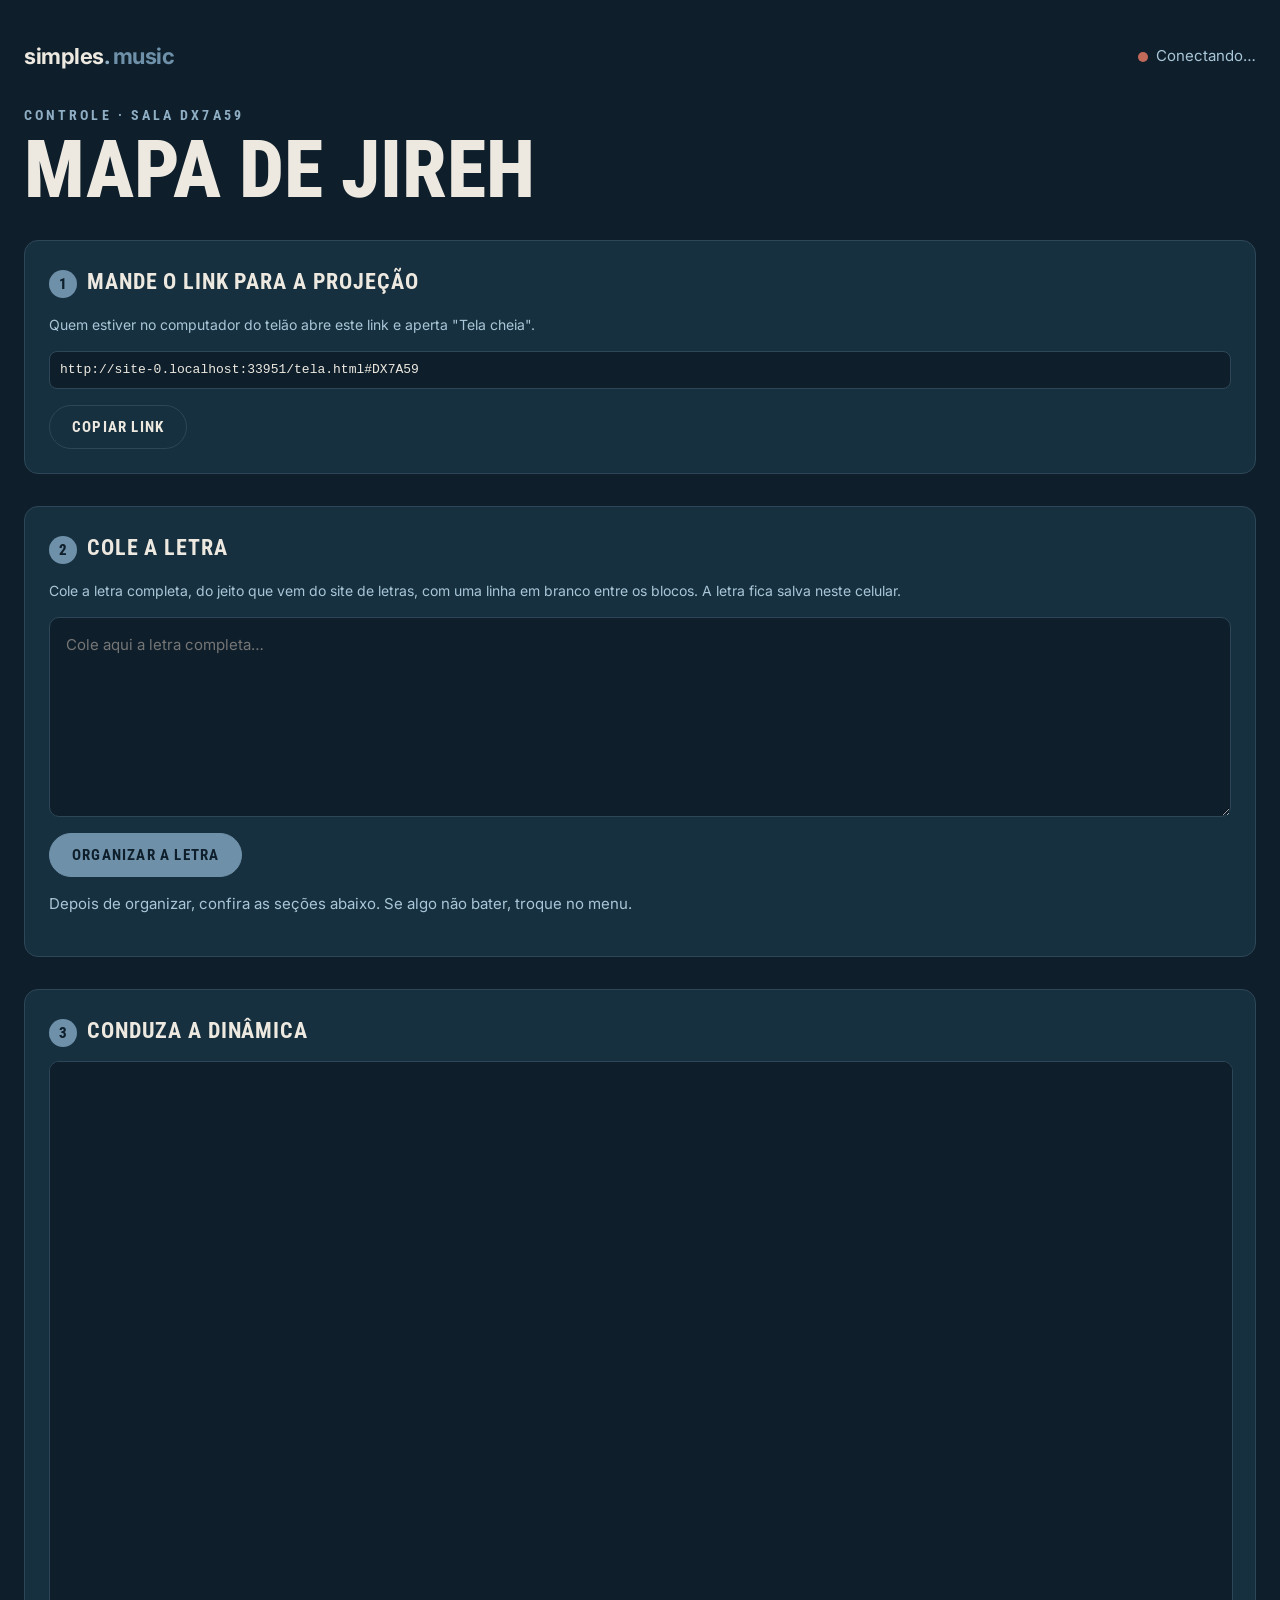
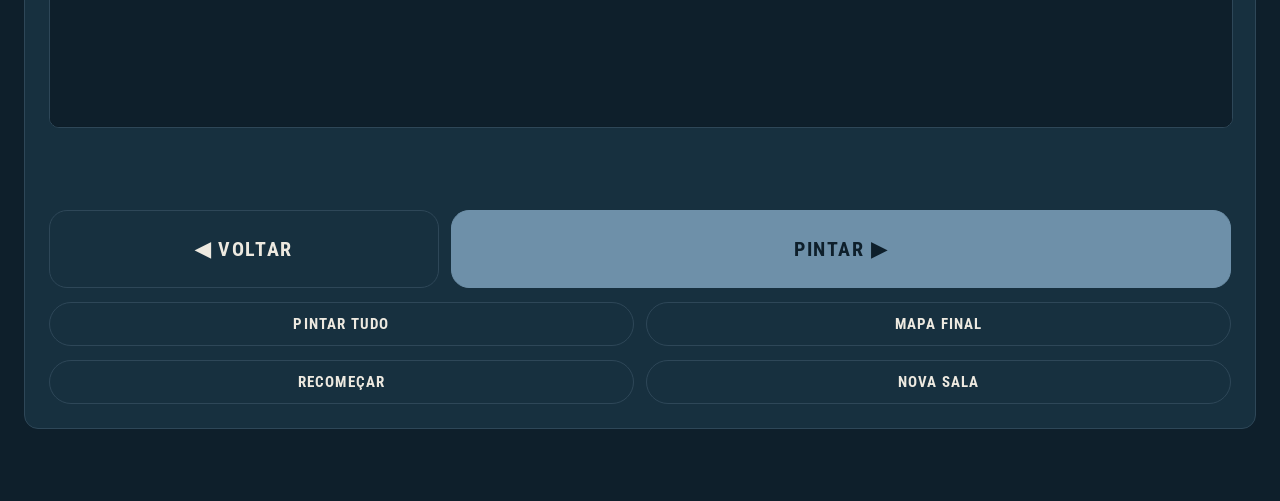
==== controle.html @ d1567f04 "Mapa de Jireh: controle e tela em tempo real Co-Authored-By: Claude Opus 5.5 <noreply@anthropic.com>" ====
<!doctype html><html lang="pt-BR"><head><meta charset="utf-8"><meta name="viewport" content="width=device-width,initial-scale=1,viewport-fit=cover"><link rel="preconnect" href="https://fonts.googleapis.com"><link rel="stylesheet" href="https://fonts.googleapis.com/css2?family=Roboto+Condensed:wght@400;700;800&family=Inter:wght@400;600;700&display=swap"><link rel="stylesheet" href="style.css"><title>Controle · Mapa de Jireh</title></head><body>
<div class="wrap">
  <header style="display:flex;justify-content:space-between;align-items:center;gap:12px;flex-wrap:wrap">
    <div class="mark">simples<span class="dot">.</span> <span class="mus">music</span></div>
    <p class="status" style="margin:0"><span class="dot-live" id="live"></span><span id="livetxt">Conectando…</span></p>
  </header>
  <div><p class="eyebrow" style="margin:0">Controle · sala <span id="roomCode"></span></p><h1>Mapa de Jireh</h1></div>

  <section class="card">
    <h2><span class="step">1</span>Mande o link para a projeção</h2>
    <p class="hint">Quem estiver no computador do telão abre este link e aperta "Tela cheia".</p>
    <div class="linkbox"><code id="telaLink"></code></div>
    <div class="row"><button class="primary" id="bShare" hidden>Compartilhar</button><button id="bCopy">Copiar link</button></div>
  </section>

  <section class="card">
    <h2><span class="step">2</span>Cole a letra</h2>
    <label for="lyrics" class="hint">Cole a letra completa, do jeito que vem do site de letras, com uma linha em branco entre os blocos. A letra fica salva neste celular.</label>
    <textarea id="lyrics" spellcheck="false" style="min-height:200px" placeholder="Cole aqui a letra completa…"></textarea>
    <div class="row"><button class="primary" id="btnParse">Organizar a letra</button></div>
    <p class="status" id="status">Depois de organizar, confira as seções abaixo. Se algo não bater, troque no menu.</p>
    <div id="blocks" class="blocks" hidden></div>
  </section>

  <section class="card ctrl" id="ctl" hidden>
    <h2><span class="step">3</span>Conduza a dinâmica</h2>
    <div class="mini" id="mini"><div class="mstage" id="mstage"></div></div>
    <p class="nextlab" id="nextlab"></p>
    <p class="hint" id="ctlcount"></p>
    <div class="pad"><button id="bPrev">◀ Voltar</button><button class="primary" id="bNext">Pintar ▶</button></div>
    <div class="row2"><button id="bAll">Pintar tudo</button><button id="bSum">Mapa final</button></div>
    <div class="row2"><button id="bReset">Recomeçar</button><button id="bNewRoom">Nova sala</button></div>
  </section>
</div>
<script src="mqtt.min.js"></script><script src="app.js"></script><script>SM.initControle()</script>
</body></html>
---- style.css ----
/* Layout: tela de preparo (colar letra + conferir estrutura) e palco 16:9 escalado para apresentar e pintar trecho a trecho. Identidade Simples. */
:root{
  --navy:#0E1F2B; --panel:#17303F; --line:#2E4758; --blue:#6E90A9; --blue-l:#8FAEC4; --soft:#A9C6D8; --cream:#EDE9E0;
  --f-intro:#4A5B6B; --f-estrofe:#4E7392; --f-pre:#5B5FA0; --f-refrao:#6B5E9A; --f-pos:#8A6D38; --f-ponte:#4F7F78; --f-tag:#8E5B6B; --f-vamp:#7A5F82;
  --display:'Roboto Condensed','Helvetica Neue',Arial,sans-serif; --body:Inter,'Helvetica Neue',Arial,sans-serif;
  color-scheme:dark;
}
html,body{background:var(--navy);color:var(--cream)}
body{font-family:var(--body);font-size:16px;line-height:1.5;padding-left:max(16px,env(safe-area-inset-left,0px));padding-right:max(16px,env(safe-area-inset-right,0px));padding-block:32px 64px}
.wrap{max-width:1240px;margin:0 auto;display:flex;flex-direction:column;gap:32px}
.mark{font-weight:700;font-size:22px;letter-spacing:-.5px}
.mark .dot{color:var(--blue-l)} .mark .mus{color:var(--blue)}
.eyebrow{font-family:var(--display);font-weight:700;font-size:14px;letter-spacing:.22em;text-transform:uppercase;color:var(--blue-l)}
h1{font-family:var(--display);font-weight:800;text-transform:uppercase;font-size:clamp(40px,7vw,80px);line-height:.95;margin:6px 0 0;text-wrap:balance}
.lead{color:var(--soft);font-size:18px;max-width:62ch;margin:12px 0 0}
.grid{display:grid;grid-template-columns:minmax(0,1fr) minmax(0,1fr);gap:32px;align-items:start}
@media (max-width:860px){.grid{grid-template-columns:minmax(0,1fr)}}
.card{background:var(--panel);border:1px solid var(--line);border-radius:14px;padding:24px;display:flex;flex-direction:column;gap:16px;min-width:0}
.card h2{font-family:var(--display);font-weight:700;text-transform:uppercase;letter-spacing:.04em;font-size:22px;margin:0}
.step{display:inline-flex;align-items:center;justify-content:center;width:28px;height:28px;border-radius:50%;background:var(--blue);color:var(--navy);font-family:var(--display);font-weight:800;font-size:15px;margin-right:10px}
textarea{width:100%;min-height:380px;resize:vertical;background:var(--navy);color:var(--cream);border:1px solid var(--line);border-radius:10px;padding:16px;font:15px/1.5 var(--body);box-sizing:border-box}
textarea:focus,select:focus,button:focus-visible{outline:2px solid var(--blue-l);outline-offset:2px}
.row{display:flex;flex-wrap:wrap;gap:12px;align-items:center}
button{font-family:var(--display);font-weight:700;text-transform:uppercase;letter-spacing:.08em;font-size:15px;border-radius:999px;padding:12px 22px;cursor:pointer;border:1px solid var(--line);background:transparent;color:var(--cream)}
button.primary{background:var(--blue);border-color:var(--blue);color:var(--navy)}
button.big{font-size:18px;padding:16px 30px}
button:disabled{opacity:.4;cursor:not-allowed}
.hint{color:var(--soft);font-size:14px;margin:0}
.status{font-size:15px;color:var(--soft);margin:0}
.status b{color:var(--cream)}
.status.warn b{color:#E3B86B}
.blocks{display:flex;flex-direction:column;gap:8px;max-height:560px;overflow:auto;padding-right:4px}
.brow{display:grid;grid-template-columns:170px minmax(0,1fr) auto;gap:12px;align-items:center;padding:8px 10px;border-radius:10px;background:var(--navy)}
.brow select{width:100%;background:var(--panel);color:var(--cream);border:1px solid var(--line);border-radius:8px;padding:6px 8px;font:600 14px var(--body)}
.brow .prev{font-size:14px;color:var(--soft);white-space:nowrap;overflow:hidden;text-overflow:ellipsis;min-width:0}
.brow .x{font-family:var(--display);font-weight:700;color:var(--blue-l);font-size:14px}
.sw{width:10px;height:28px;border-radius:3px;display:inline-block}
.pills{display:flex;flex-wrap:wrap;gap:8px}
.pill{font-family:var(--display);font-weight:700;font-size:14px;padding:6px 12px;border-radius:8px;color:var(--cream)}
.keys{color:var(--soft);font-size:14px;margin:0}
.keys kbd{font-family:var(--body);background:var(--navy);border:1px solid var(--line);border-radius:5px;padding:1px 6px;color:var(--cream)}

/* ---------- Palco ---------- */
#show{position:fixed;inset:0;background:#08141C;z-index:50;display:flex;align-items:center;justify-content:center;overflow:hidden}
#show[hidden]{display:none!important}
#stage{width:1920px;height:1080px;position:absolute;left:50%;top:50%;transform-origin:center center;background:var(--navy);overflow:hidden;font-family:var(--body);color:var(--cream)}
.slide{position:absolute;inset:0;padding:96px 128px 0}
.s-eye{font-family:var(--display);font-weight:700;font-size:24px;letter-spacing:4px;text-transform:uppercase;color:var(--blue-l)}
.s-title{font-family:var(--display);font-weight:800;font-size:72px;line-height:1;text-transform:uppercase;margin-top:14px}
.s-foot{position:absolute;left:128px;right:128px;bottom:52px;display:flex;justify-content:space-between;align-items:baseline}
.s-foot .mark{font-size:28px}
.s-foot .lab{font-family:var(--display);font-size:24px;letter-spacing:3px;text-transform:uppercase;color:var(--blue-l)}
.cols{position:absolute;left:128px;top:262px;width:1664px;height:680px;display:flex;gap:40px}
.col{width:528px;display:flex;flex-direction:column;gap:14px}
.blk{border-radius:12px;padding:14px 20px 16px;background:var(--panel);border:1px solid var(--line);transition:background-color .45s ease,border-color .45s ease}
.blk .bh{display:flex;justify-content:space-between;align-items:baseline;gap:12px;margin-bottom:6px}
.blk .bn{font-family:var(--display);font-weight:700;font-size:24px;letter-spacing:3px;text-transform:uppercase;color:var(--blue);transition:color .45s ease}
.blk .bx{font-family:var(--display);font-weight:800;font-size:26px;color:var(--blue-l)}
.blk .ln{font-size:24px;line-height:1.28;margin:0;color:var(--cream)}
.blk .ln.inst{color:var(--soft);font-style:italic}
.blk.on{border-color:transparent}
.blk.on .bn,.blk.on .bx{color:var(--cream)}
.blk.flash{animation:pop .5s ease}
@keyframes pop{0%{transform:scale(1)}40%{transform:scale(1.025)}100%{transform:scale(1)}}
@media (prefers-reduced-motion:reduce){.blk{transition:none}.blk.flash{animation:none}}
.sum{position:absolute;left:128px;top:262px;width:1664px;display:flex;gap:96px}
.sum .sc{flex:1;display:flex;flex-direction:column;gap:12px}
.sum .sr{display:flex;gap:32px;align-items:center}
.sum .sp{width:300px;flex:none;font-family:var(--display);font-weight:700;font-size:28px;line-height:1;padding:14px 24px;border-radius:12px;color:var(--cream)}
.sum .st{font-size:28px;color:var(--soft)}
#bar{position:fixed;left:50%;transform:translateX(-50%);bottom:calc(14px + env(safe-area-inset-bottom,0px));display:flex;gap:8px;align-items:center;background:rgba(14,31,43,.92);border:1px solid var(--line);border-radius:999px;padding:6px 8px;z-index:60;transition:opacity .4s}
#bar button{padding:8px 14px;font-size:13px}
#bar .count{font-family:var(--display);font-size:14px;color:var(--soft);padding:0 8px;letter-spacing:.06em}
#show.idle #bar{opacity:0}
#measure{position:absolute;left:-99999px;top:0;width:528px;visibility:hidden}

/* ---------- Site (GitHub Pages) ---------- */
body.tela{padding:0;overflow:hidden}
body.tela #show{position:fixed}
.wait{position:fixed;inset:0;display:flex;flex-direction:column;align-items:center;justify-content:center;gap:18px;text-align:center;padding:24px}
.wait .mark{font-size:44px}
.wait p{color:var(--soft);font-size:20px;margin:0;max-width:40ch}
.wait .code{font-family:var(--display);font-weight:800;font-size:40px;letter-spacing:.2em;color:var(--blue-l)}
.fsbtn{position:fixed;right:calc(16px + env(safe-area-inset-right,0px));top:calc(16px + env(safe-area-inset-top,0px));z-index:70}
body.tela.idle .fsbtn{opacity:0;transition:opacity .4s}
.dot-live{display:inline-block;width:10px;height:10px;border-radius:50%;background:#C26A5A;margin-right:8px;vertical-align:middle}
.dot-live.ok{background:#6FBF8E}
.ctrl{display:flex;flex-direction:column;gap:14px}
.ctrl .pad{display:grid;grid-template-columns:1fr 2fr;gap:12px}
.ctrl .pad button{padding:26px 10px;font-size:20px;border-radius:18px}
.ctrl .row2{display:grid;grid-template-columns:1fr 1fr;gap:12px}
.nextlab{font-family:var(--display);font-weight:700;font-size:20px;text-transform:uppercase;letter-spacing:.04em}
.mini{position:relative;width:100%;aspect-ratio:16/9;border-radius:10px;overflow:hidden;border:1px solid var(--line);background:#08141C}
.mini .mstage{position:absolute;left:0;top:0;width:1920px;height:1080px;transform-origin:0 0;background:var(--navy);font-family:var(--body);color:var(--cream)}
.linkbox{display:flex;gap:8px;align-items:center;flex-wrap:wrap}
.linkbox code{background:var(--navy);border:1px solid var(--line);border-radius:8px;padding:8px 10px;font-size:13px;word-break:break-all;flex:1;min-width:0;user-select:all}
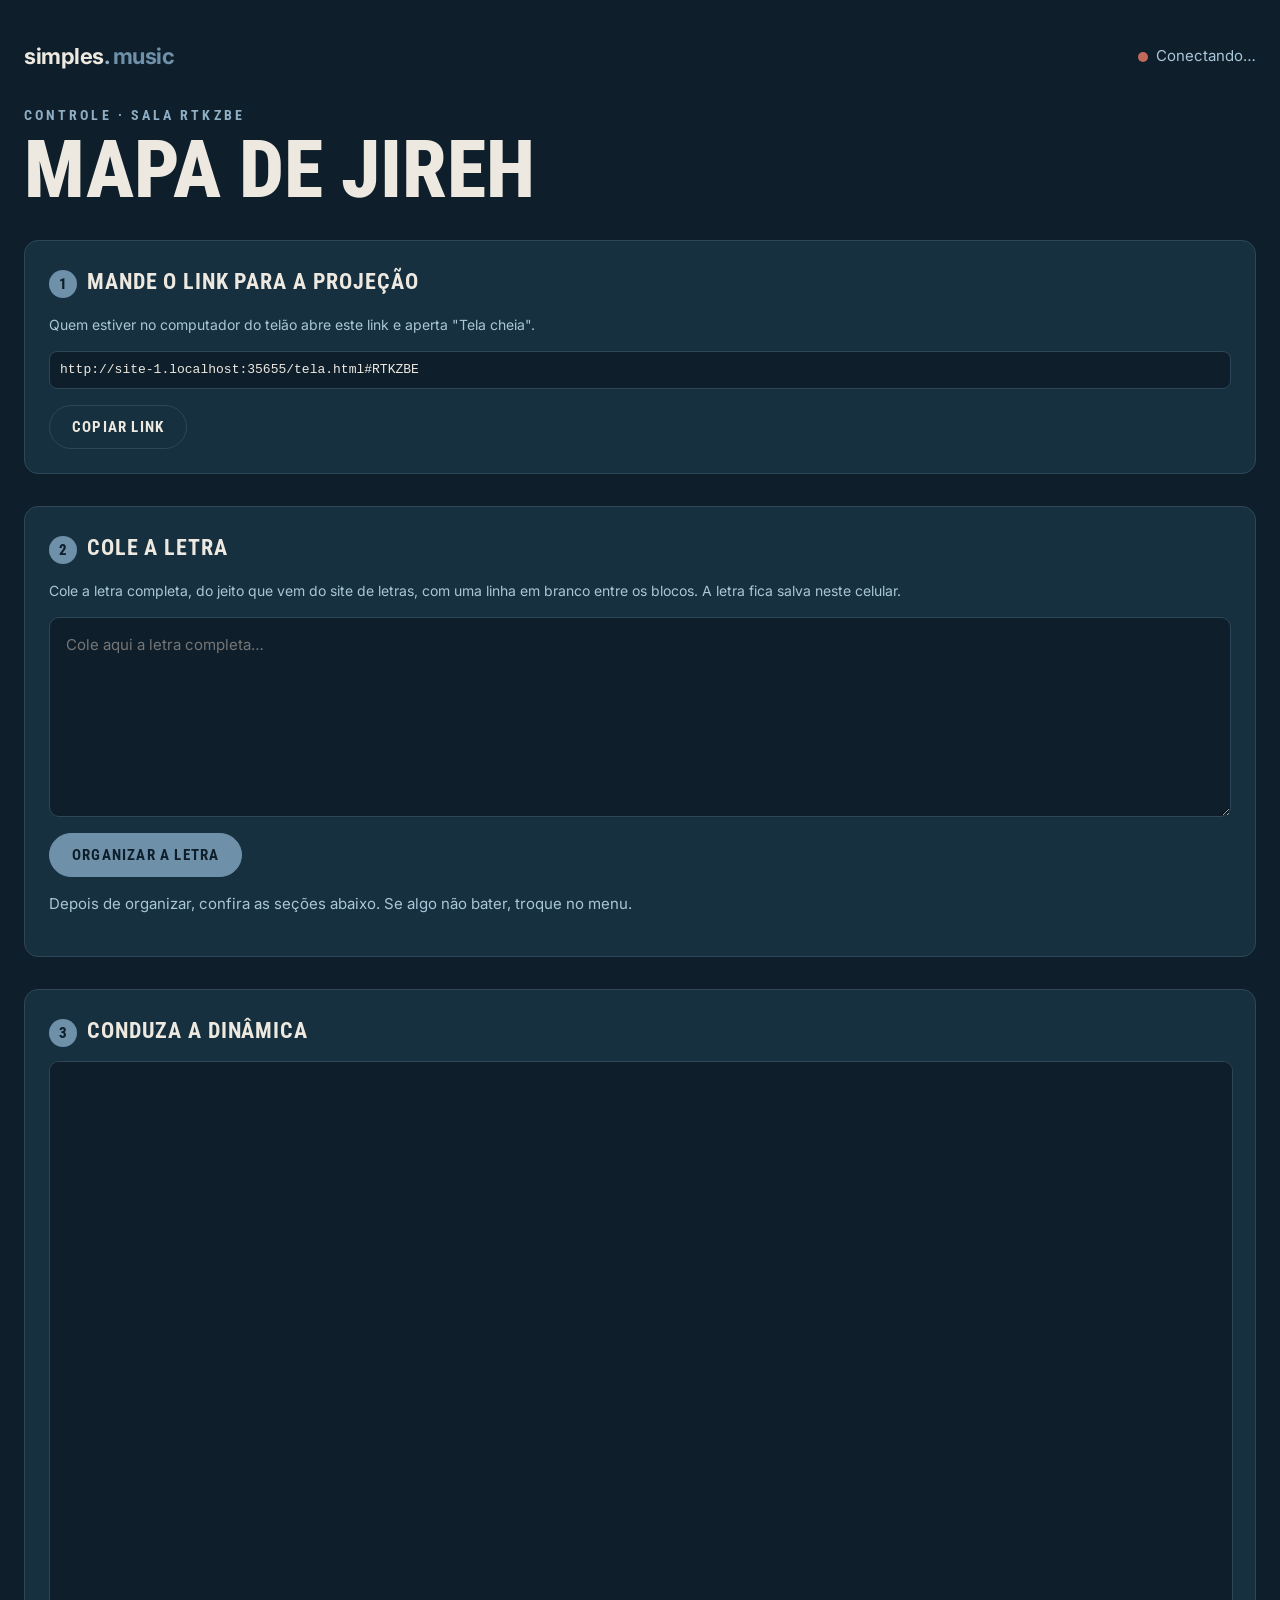
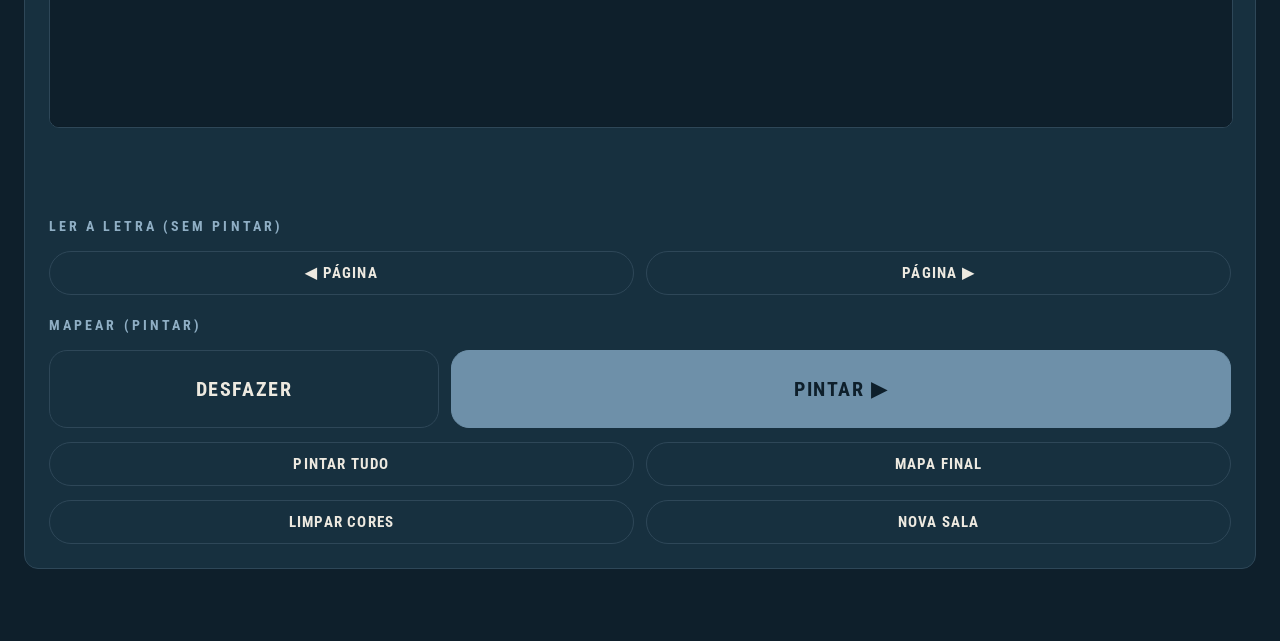
==== commit c1cfd76c: "Virar página sem pintar e letra distribuída por igual entre as telas Co-Authored-By: Claude Opus 5.5" ====
--- a/controle.html
+++ b/controle.html
@@ -27,9 +27,12 @@
     <div class="mini" id="mini"><div class="mstage" id="mstage"></div></div>
     <p class="nextlab" id="nextlab"></p>
     <p class="hint" id="ctlcount"></p>
-    <div class="pad"><button id="bPrev">◀ Voltar</button><button class="primary" id="bNext">Pintar ▶</button></div>
+    <p class="eyebrow" style="margin:6px 0 0">Ler a letra (sem pintar)</p>
+    <div class="row2"><button id="bPgPrev">◀ Página</button><button id="bPgNext">Página ▶</button></div>
+    <p class="eyebrow" style="margin:6px 0 0">Mapear (pintar)</p>
+    <div class="pad"><button id="bPrev">Desfazer</button><button class="primary" id="bNext">Pintar ▶</button></div>
     <div class="row2"><button id="bAll">Pintar tudo</button><button id="bSum">Mapa final</button></div>
-    <div class="row2"><button id="bReset">Recomeçar</button><button id="bNewRoom">Nova sala</button></div>
+    <div class="row2"><button id="bReset">Limpar cores</button><button id="bNewRoom">Nova sala</button></div>
   </section>
 </div>
 <script src="mqtt.min.js"></script><script src="app.js"></script><script>SM.initControle()</script>
--- a/style.css
+++ b/style.css
@@ -95,3 +95,10 @@
 .mini .mstage{position:absolute;left:0;top:0;width:1920px;height:1080px;transform-origin:0 0;background:var(--navy);font-family:var(--body);color:var(--cream)}
 .linkbox{display:flex;gap:8px;align-items:center;flex-wrap:wrap}
 .linkbox code{background:var(--navy);border:1px solid var(--line);border-radius:8px;padding:8px 10px;font-size:13px;word-break:break-all;flex:1;min-width:0;user-select:all}
+
+/* Letra corrida: sem caixa até ser pintada */
+.blk{position:relative;background:transparent;border:1px solid transparent;padding:12px 20px}
+.blk .tagp{position:absolute;right:14px;top:10px;font-family:var(--display);font-weight:700;font-size:22px;letter-spacing:2px;text-transform:uppercase;color:var(--cream);background:rgba(14,31,43,.35);padding:4px 12px;border-radius:999px;opacity:0;transition:opacity .45s ease}
+.blk.on .tagp{opacity:1}
+.blk .ln.rep{color:var(--blue-l);font-family:var(--display);font-weight:700}
+.blk.on .ln.rep{color:var(--cream)}
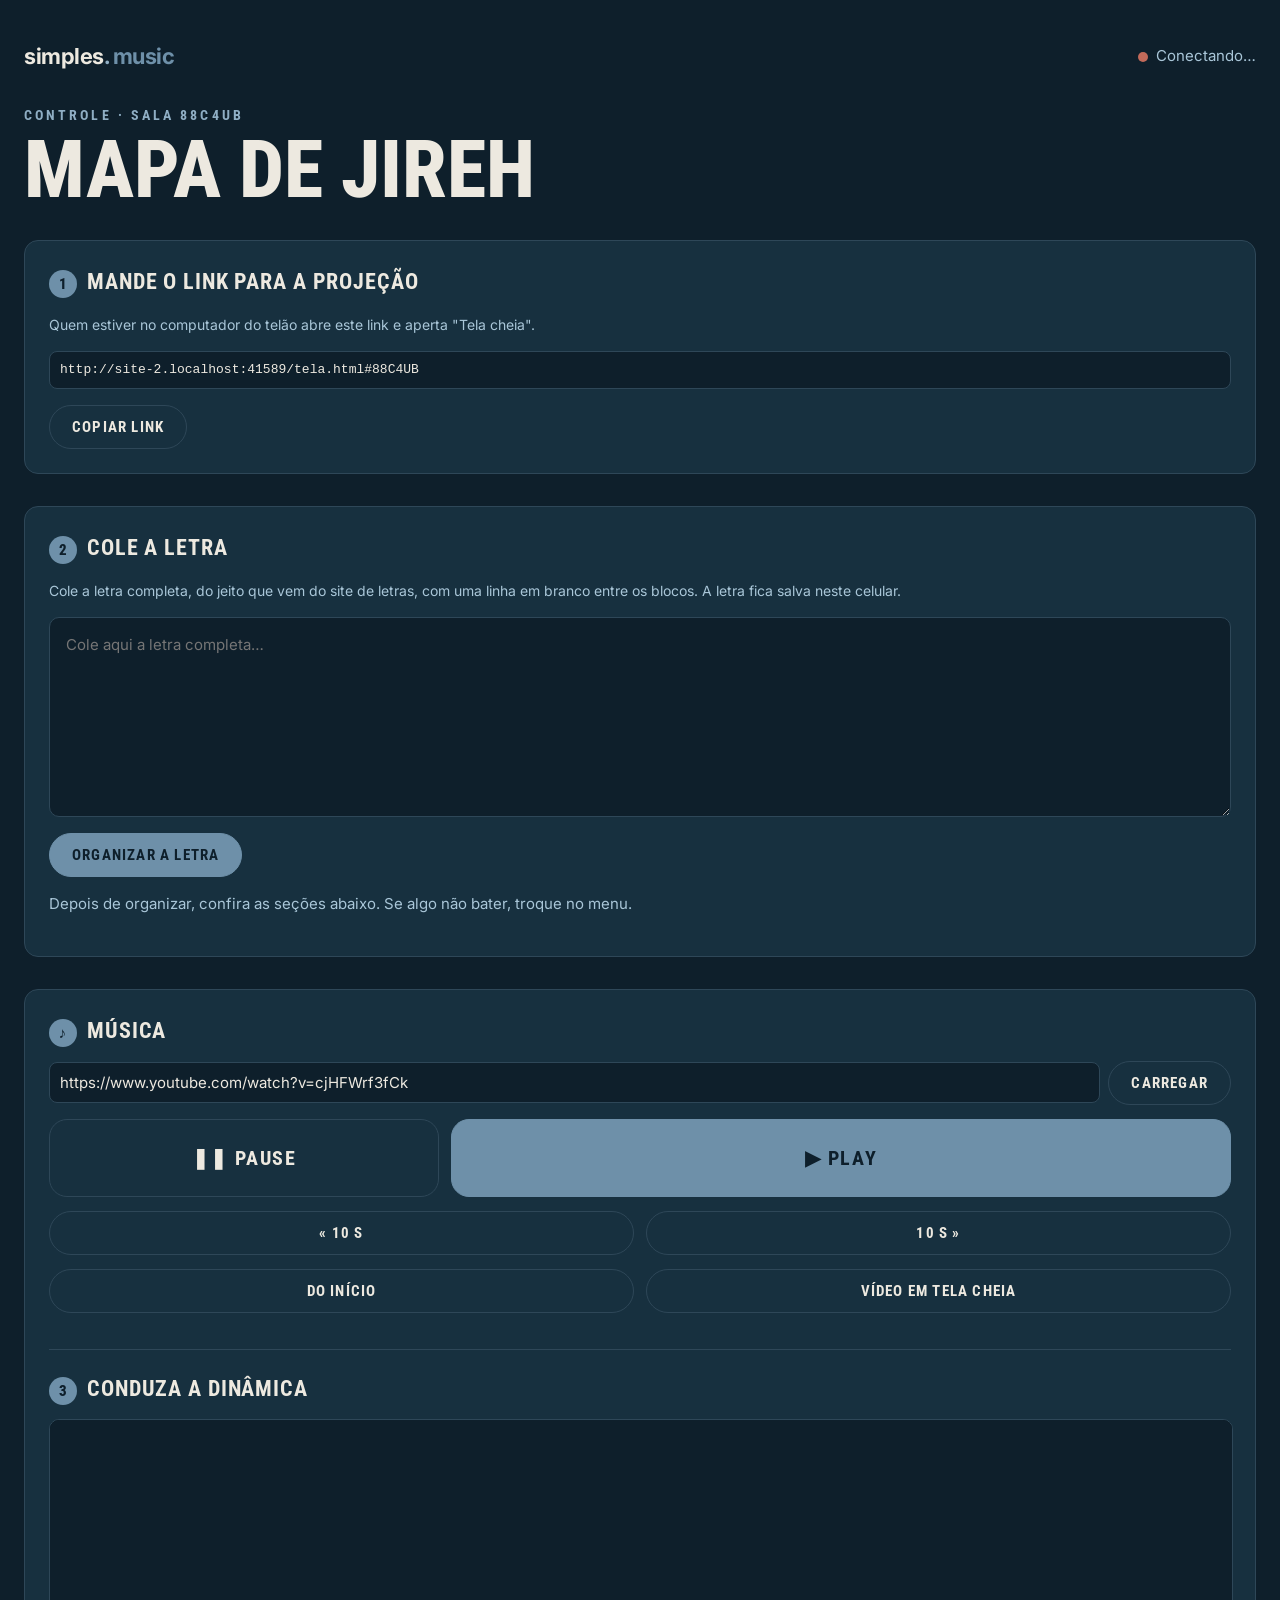
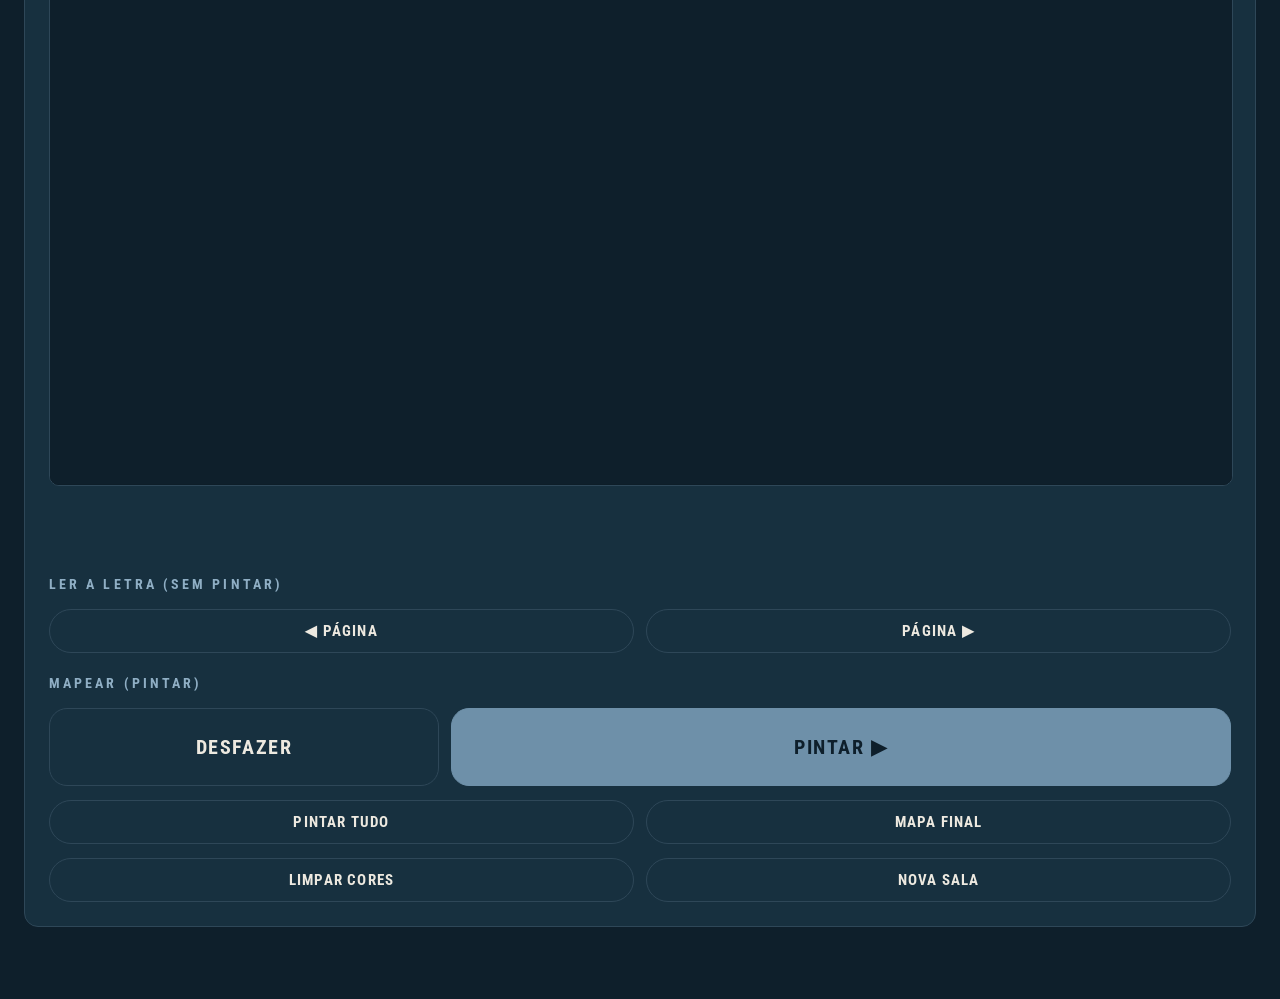
==== commit 1e579b67: "Música: vídeo do YouTube na tela com play, pause e saltos pelo controle Co-Authored-By: Claude Opus " ====
--- a/controle.html
+++ b/controle.html
@@ -23,6 +23,13 @@
   </section>
 
   <section class="card ctrl" id="ctl" hidden>
+    <h2><span class="step">♪</span>Música</h2>
+    <div class="linkbox"><input id="ytUrl" type="url" inputmode="url" style="flex:1;min-width:0;background:var(--navy);color:var(--cream);border:1px solid var(--line);border-radius:8px;padding:10px;font:15px var(--body)" aria-label="Link do YouTube"><button id="ytSet">Carregar</button></div>
+    <div class="pad"><button id="ytPause">❚❚ Pause</button><button class="primary" id="ytPlay">▶ Play</button></div>
+    <div class="row2"><button id="ytBack">« 10 s</button><button id="ytFwd">10 s »</button></div>
+    <div class="row2"><button id="ytRestart">Do início</button><button id="ytSize">Vídeo em tela cheia</button></div>
+    <p class="hint" id="ytMsg"></p>
+    <hr style="border:0;border-top:1px solid var(--line);width:100%;margin:8px 0">
     <h2><span class="step">3</span>Conduza a dinâmica</h2>
     <div class="mini" id="mini"><div class="mstage" id="mstage"></div></div>
     <p class="nextlab" id="nextlab"></p>
--- a/style.css
+++ b/style.css
@@ -102,3 +102,32 @@
 .blk.on .tagp{opacity:1}
 .blk .ln.rep{color:var(--blue-l);font-family:var(--display);font-weight:700}
 .blk.on .ln.rep{color:var(--cream)}
+
+/* Parte teórica */
+.th-panel{position:absolute;left:1280px;top:0;width:640px;height:1080px;background:var(--blue)}
+.th-panel-words{position:absolute;left:96px;top:128px;font-family:var(--display);font-weight:800;font-size:72px;line-height:1.1;text-transform:uppercase;color:var(--navy)}
+.th-panel-foot{position:absolute;left:96px;bottom:60px;font-family:var(--display);font-weight:700;font-size:28px;letter-spacing:3px;text-transform:uppercase;color:var(--navy)}
+.th-cover{position:absolute;left:128px;top:300px;width:1040px;display:flex;flex-direction:column;gap:28px}
+.th-h1{font-family:var(--display);font-weight:800;font-size:120px;line-height:1;text-transform:uppercase}
+.th-lead{font-size:44px;line-height:1.2;color:var(--soft);margin:0}
+.th-small{font-size:28px;color:var(--blue-l);margin:0}
+.th-first .s-foot .lab{display:none}
+.th-grid{position:absolute;left:128px;top:270px;width:1664px;display:grid;grid-template-columns:repeat(4,1fr);gap:24px}
+.th-card{padding:30px;border-radius:4px;min-height:270px;box-sizing:border-box}
+.th-card-t{font-family:var(--display);font-weight:700;font-size:44px;text-transform:uppercase;margin-bottom:14px}
+.th-card p{font-size:26px;line-height:1.35;margin:0}
+.th-cols{position:absolute;left:128px;top:280px;width:1664px;display:flex;gap:48px}
+.th-col{flex:1;border-top:4px solid var(--blue);padding-top:32px;display:flex;flex-direction:column;gap:18px}
+.th-col.hl{border-top-color:var(--cream)}
+.th-num{font-family:var(--display);font-weight:800;font-size:120px;line-height:1;color:var(--blue)}
+.th-num.sm{font-size:28px;letter-spacing:3px}
+.th-col.hl .th-num{color:var(--cream)}
+.th-col-t{font-family:var(--display);font-weight:700;font-size:44px;text-transform:uppercase}
+.th-col p{font-size:32px;line-height:1.3;color:var(--soft);margin:0}
+.th-rule{position:absolute;left:128px;top:790px;width:1664px;box-sizing:border-box;font-size:32px;line-height:1.3;background:var(--panel);padding:28px 40px;margin:0}
+
+/* Vídeo do YouTube na tela */
+#ytwrap{position:fixed;right:calc(24px + env(safe-area-inset-right,0px));bottom:calc(24px + env(safe-area-inset-bottom,0px));width:356px;height:200px;z-index:65;border-radius:10px;overflow:hidden;box-shadow:0 8px 30px rgba(0,0,0,.45);background:#000}
+#ytwrap.full{left:0;top:0;right:0;bottom:0;width:auto;height:auto;border-radius:0}
+#ytwrap iframe{width:100%;height:100%;border:0}
+#unlock{position:fixed;left:50%;top:50%;transform:translate(-50%,-50%);z-index:80;font-size:28px;padding:24px 40px}
